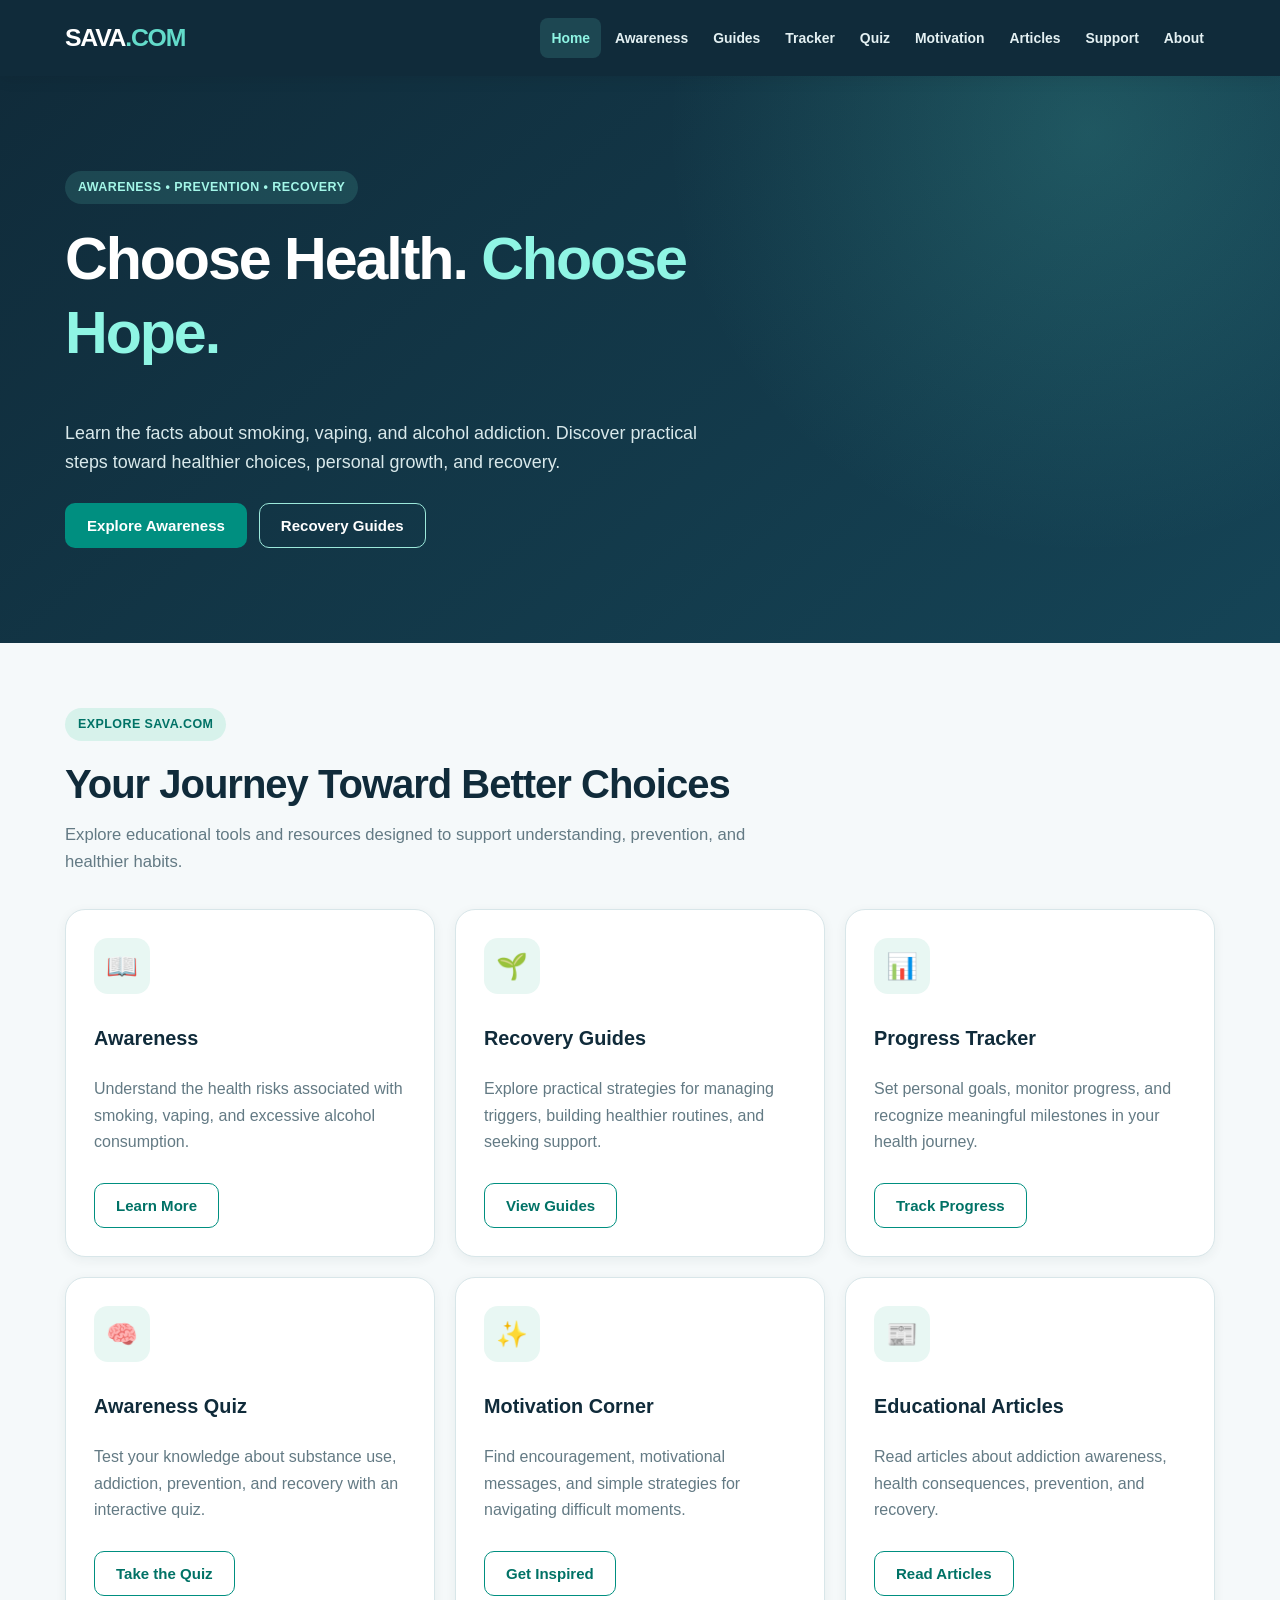
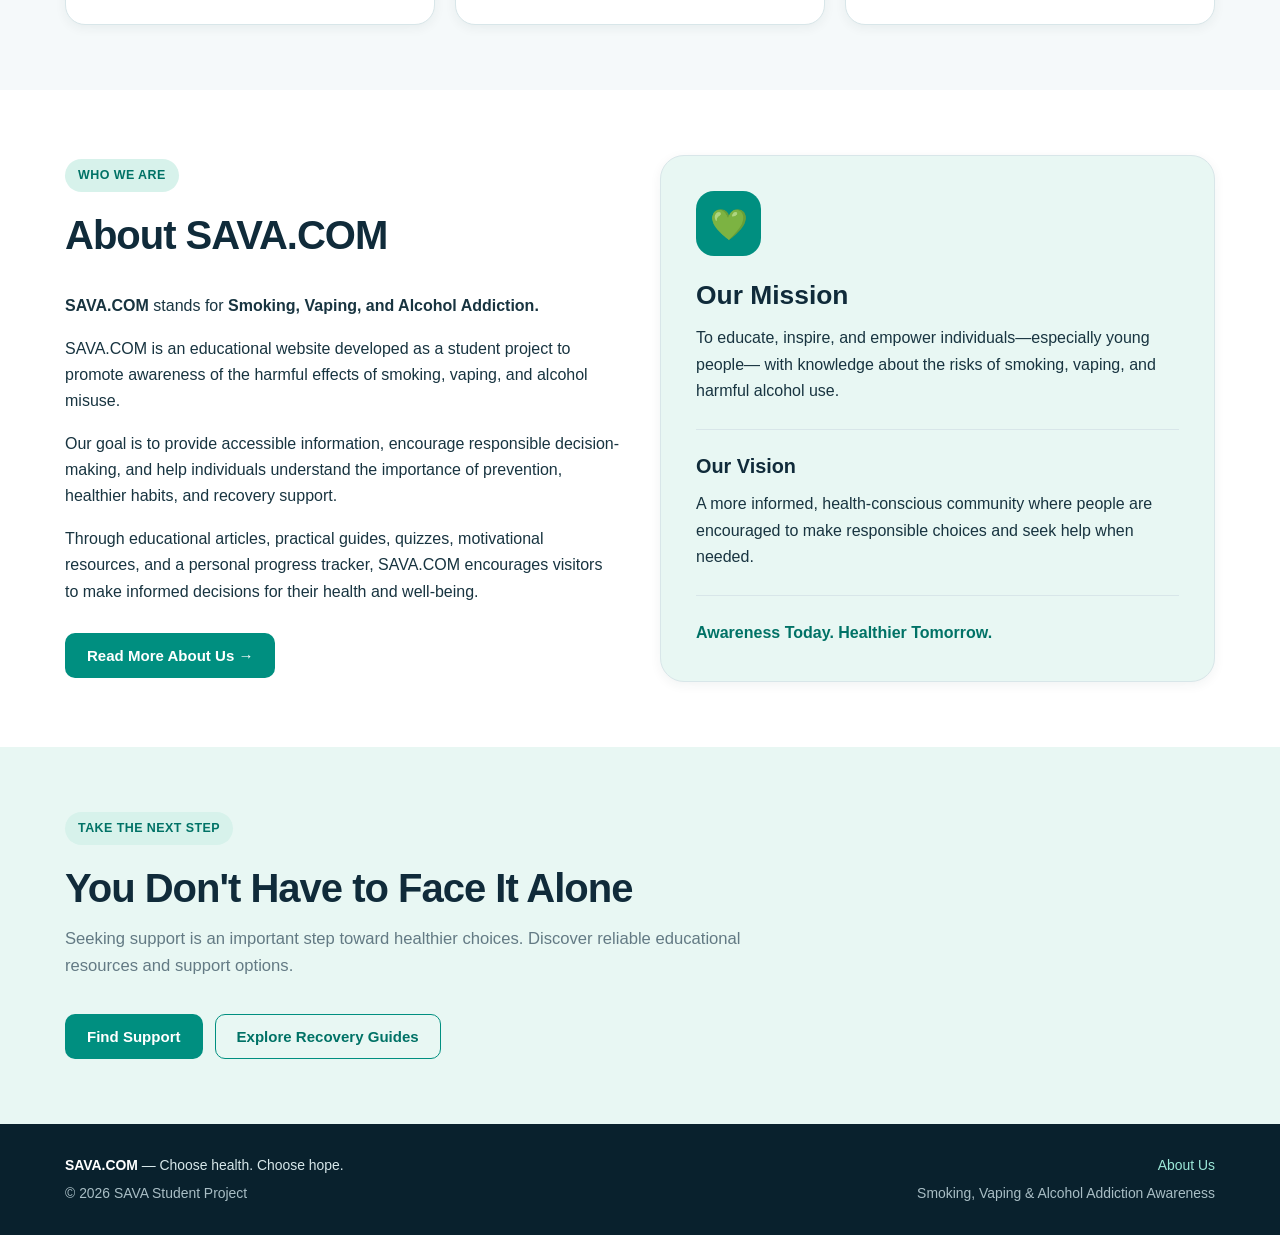
==== index.html @ 7d3a5c1e "Initial SAVA.COM website release" ====
<!DOCTYPE html>
<html lang="en">

<head>
  <meta charset="UTF-8">

  <meta
    name="viewport"
    content="width=device-width, initial-scale=1"
  >

  <meta name="theme-color" content="#102b3a">

  <meta
    name="description"
    content="SAVA.COM is a student educational website promoting awareness about smoking, vaping, and alcohol addiction, prevention, healthy choices, and recovery."
  >

  <title>SAVA.COM | Choose Health. Choose Hope.</title>

  <link rel="stylesheet" href="style.css">

  <script src="script.js" defer></script>
</head>

<body>

  <a class="skip" href="#main">
    Skip to content
  </a>

  <!-- =========================================
       MAIN NAVIGATION
       ========================================= -->

  <header>
    <div class="container navrow">

      <a href="index.html" class="logo">
        SAVA<span>.COM</span>
      </a>

      <button
        type="button"
        class="menu"
        id="menuBtn"
        aria-expanded="false"
        aria-controls="navlinks">
        ☰ Menu
      </button>

      <nav
        class="navlinks"
        id="navlinks"
        aria-label="Main navigation">

        <a href="index.html" aria-current="page">
          Home
        </a>

        <a href="awareness.html">
          Awareness
        </a>

        <a href="guides.html">
          Guides
        </a>

        <a href="tracker.html">
          Tracker
        </a>

        <a href="quiz.html">
          Quiz
        </a>

        <a href="motivation.html">
          Motivation
        </a>

        <a href="articles.html">
          Articles
        </a>

        <a href="support.html">
          Support
        </a>

        <!-- ABOUT REMAINS IN THE NAVIGATION -->
        <a href="about.html">
          About
        </a>

      </nav>

    </div>
  </header>

  <main id="main">

    <!-- =========================================
         HOME HERO
         ========================================= -->

    <section class="hero">

      <div class="container hero-content">

        <span class="tag">
          Awareness • Prevention • Recovery
        </span>

        <h1>
          Choose Health.
          <span class="highlight">
            Choose Hope.
          </span>
        </h1>

        <p>
          Learn the facts about smoking, vaping,
          and alcohol addiction. Discover practical
          steps toward healthier choices, personal
          growth, and recovery.
        </p>

        <div class="hero-actions">

          <a
            href="awareness.html"
            class="btn primary">
            Explore Awareness
          </a>

          <a
            href="guides.html"
            class="btn outline">
            Recovery Guides
          </a>

        </div>

      </div>

    </section>

    <!-- =========================================
         MAIN FEATURES
         ========================================= -->

    <section class="feature-section">

      <div class="container">

        <div class="section-head">

          <span class="tag">
            Explore SAVA.COM
          </span>

          <h2>
            Your Journey Toward Better Choices
          </h2>

          <p>
            Explore educational tools and resources
            designed to support understanding,
            prevention, and healthier habits.
          </p>

        </div>

        <div class="grid">

          <!-- AWARENESS -->

          <article class="card feature-card">

            <div class="card-icon" aria-hidden="true">
              📖
            </div>

            <h3>
              Awareness
            </h3>

            <p class="muted">
              Understand the health risks associated
              with smoking, vaping, and excessive
              alcohol consumption.
            </p>

            <a href="awareness.html"
               class="btn outline">
              Learn More
            </a>

          </article>

          <!-- RECOVERY GUIDES -->

          <article class="card feature-card">

            <div class="card-icon" aria-hidden="true">
              🌱
            </div>

            <h3>
              Recovery Guides
            </h3>

            <p class="muted">
              Explore practical strategies for
              managing triggers, building healthier
              routines, and seeking support.
            </p>

            <a href="guides.html"
               class="btn outline">
              View Guides
            </a>

          </article>

          <!-- TRACKER -->

          <article class="card feature-card">

            <div class="card-icon" aria-hidden="true">
              📊
            </div>

            <h3>
              Progress Tracker
            </h3>

            <p class="muted">
              Set personal goals, monitor progress,
              and recognize meaningful milestones
              in your health journey.
            </p>

            <a href="tracker.html"
               class="btn outline">
              Track Progress
            </a>

          </article>

          <!-- QUIZ -->

          <article class="card feature-card">

            <div class="card-icon" aria-hidden="true">
              🧠
            </div>

            <h3>
              Awareness Quiz
            </h3>

            <p class="muted">
              Test your knowledge about substance
              use, addiction, prevention, and
              recovery with an interactive quiz.
            </p>

            <a href="quiz.html"
               class="btn outline">
              Take the Quiz
            </a>

          </article>

          <!-- MOTIVATION -->

          <article class="card feature-card">

            <div class="card-icon" aria-hidden="true">
              ✨
            </div>

            <h3>
              Motivation Corner
            </h3>

            <p class="muted">
              Find encouragement, motivational
              messages, and simple strategies
              for navigating difficult moments.
            </p>

            <a href="motivation.html"
               class="btn outline">
              Get Inspired
            </a>

          </article>

          <!-- ARTICLES -->

          <article class="card feature-card">

            <div class="card-icon" aria-hidden="true">
              📰
            </div>

            <h3>
              Educational Articles
            </h3>

            <p class="muted">
              Read articles about addiction
              awareness, health consequences,
              prevention, and recovery.
            </p>

            <a href="articles.html"
               class="btn outline">
              Read Articles
            </a>

          </article>

        </div>

      </div>

    </section>

    <!-- =========================================
         NEW: ABOUT SAVA.COM SECTION
         ========================================= -->

    <section
      id="about-home"
      style="background:#ffffff;">

      <div class="container">

        <div
          style="
            display:grid;
            grid-template-columns:repeat(auto-fit,minmax(min(100%,300px),1fr));
            align-items:center;
            gap:40px;
          ">

          <!-- ABOUT CONTENT -->

          <div>

            <span class="tag">
              Who We Are
            </span>

            <h2>
              About SAVA.COM
            </h2>

            <p>
              <strong>SAVA.COM</strong> stands for
              <strong>
                Smoking, Vaping, and Alcohol Addiction.
              </strong>
            </p>

            <p>
              SAVA.COM is an educational website
              developed as a student project to
              promote awareness of the harmful
              effects of smoking, vaping, and
              alcohol misuse.
            </p>

            <p>
              Our goal is to provide accessible
              information, encourage responsible
              decision-making, and help individuals
              understand the importance of prevention,
              healthier habits, and recovery support.
            </p>

            <p>
              Through educational articles, practical
              guides, quizzes, motivational resources,
              and a personal progress tracker,
              SAVA.COM encourages visitors to
              make informed decisions for their
              health and well-being.
            </p>

            <a
              href="about.html"
              class="btn primary"
              style="margin-top:12px;">
              Read More About Us →
            </a>

          </div>

          <!-- ABOUT HIGHLIGHT CARD -->

          <div
            class="card"
            style="
              background:var(--mint);
              padding:35px;
              border-radius:24px;
            ">

            <div
              style="
                width:65px;
                height:65px;
                display:flex;
                align-items:center;
                justify-content:center;
                background:var(--teal);
                color:white;
                border-radius:18px;
                font-size:1.9rem;
                margin-bottom:23px;
              "
              aria-hidden="true">
              💚
            </div>

            <h3 style="font-size:1.65rem;">
              Our Mission
            </h3>

            <p>
              To educate, inspire, and empower
              individuals—especially young people—
              with knowledge about the risks of
              smoking, vaping, and harmful alcohol use.
            </p>

            <hr>

            <h3>
              Our Vision
            </h3>

            <p>
              A more informed, health-conscious
              community where people are encouraged
              to make responsible choices and
              seek help when needed.
            </p>

            <hr>

            <p
              style="
                color:var(--teal-dark);
                font-weight:750;
                margin-bottom:0;
              ">
              Awareness Today. Healthier Tomorrow.
            </p>

          </div>

        </div>

      </div>

    </section>

    <!-- =========================================
         PREVENTION AND SUPPORT
         ========================================= -->

    <section style="background:var(--mint);">

      <div class="container">

        <div class="section-head">

          <span class="tag">
            Take the Next Step
          </span>

          <h2>
            You Don't Have to Face It Alone
          </h2>

          <p>
            Seeking support is an important
            step toward healthier choices.
            Discover reliable educational
            resources and support options.
          </p>

        </div>

        <div class="actions">

          <a
            href="support.html"
            class="btn primary">
            Find Support
          </a>

          <a
            href="guides.html"
            class="btn outline">
            Explore Recovery Guides
          </a>

        </div>

      </div>

    </section>

  </main>

  <!-- =========================================
       FOOTER
       ========================================= -->

  <footer>

    <div class="container footerrow">

      <div>

        <strong>SAVA.COM</strong>
        — Choose health. Choose hope.

        <div>
          © <span id="year"></span>
          SAVA Student Project
        </div>

      </div>

      <div>

        <a href="about.html">
          About Us
        </a>

        <div>
          Smoking, Vaping &amp; Alcohol
          Addiction Awareness
        </div>

      </div>

    </div>

  </footer>

</body>
</html>
---- style.css ----
/* ===================================================
   SAVA.COM — COMPLETE SHARED STYLESHEET
   Navy & Teal Design System
   Public Pages + Admin Dashboard
   =================================================== */

/* ===== COLORS AND DESIGN TOKENS ===== */

:root {
  --navy: #102b3a;
  --navy-dark: #09212d;
  --navy-light: #1d4556;
  --teal: #008f80;
  --teal-dark: #007266;
  --teal-light: #d7f2eb;
  --mint: #e8f7f3;
  --white: #ffffff;
  --background: #f5f9fa;
  --surface: #ffffff;
  --text: #183440;
  --muted: #637a84;
  --border: #d8e6e9;
  --success: #16845c;
  --danger: #c83f4b;
  --warning: #a46a15;
  --shadow-sm: 0 3px 12px rgba(16,43,58,.06);
  --shadow-md: 0 12px 35px rgba(16,43,58,.09);
  --shadow-lg: 0 20px 55px rgba(16,43,58,.13);
  --radius-sm: 9px;
  --radius-md: 14px;
  --radius-lg: 20px;
  --radius-xl: 26px;
  --container: 1150px;
  --transition: 180ms ease;
}

/* ===== GLOBAL ===== */

*,
*::before,
*::after {
  box-sizing: border-box;
}

html {
  scroll-behavior: smooth;
  scroll-padding-top: 95px;
}

body {
  margin: 0;
  min-height: 100vh;
  display: flex;
  flex-direction: column;
  font-family: "Segoe UI", Inter, Arial, sans-serif;
  font-size: 16px;
  line-height: 1.65;
  color: var(--text);
  background: var(--background);
  -webkit-font-smoothing: antialiased;
}

main { flex: 1; }

img, video, svg { max-width: 100%; }
img { display: block; height: auto; }

button, input, textarea, select {
  font: inherit;
}

button { cursor: pointer; }

a {
  color: var(--teal-dark);
  text-decoration: none;
  transition: color var(--transition),
              background var(--transition);
}

a:hover { color: var(--navy); }

a:focus-visible,
button:focus-visible,
input:focus-visible,
textarea:focus-visible,
select:focus-visible {
  outline: 3px solid rgba(0,143,128,.4);
  outline-offset: 3px;
}

h1,h2,h3,h4,h5,h6 {
  color: var(--navy);
  line-height: 1.25;
  margin-top: 0;
}

h1 {
  font-size: clamp(2.1rem,5vw,3.7rem);
  letter-spacing: -.035em;
}

h2 {
  font-size: clamp(1.7rem,3.5vw,2.5rem);
  letter-spacing: -.025em;
}

h3 { font-size: 1.24rem; }

p {
  margin-top: 0;
  margin-bottom: 1rem;
}

ul,ol { padding-left: 1.5rem; }
li { margin-bottom: .45rem; }

hr {
  border: 0;
  border-top: 1px solid var(--border);
  margin: 24px 0;
}

.hidden { display: none !important; }
.muted { color: var(--muted); }
.tiny { font-size: .83rem; }
.small { font-size: .88rem; }

.container {
  width: min(var(--container),calc(100% - 40px));
  margin-inline: auto;
}

section { padding: 65px 0; }

.skip {
  position: absolute;
  top: -100px;
  left: 12px;
  z-index: 2000;
  padding: 12px 18px;
  background: var(--white);
  color: var(--navy);
  border-radius: var(--radius-sm);
}

.skip:focus { top: 12px; }

/* ===== PUBLIC NAVIGATION ===== */

header {
  position: sticky;
  top: 0;
  z-index: 100;
  background: var(--navy);
  box-shadow: 0 3px 15px rgba(0,0,0,.08);
}

.navrow {
  min-height: 76px;
  display: flex;
  align-items: center;
  justify-content: space-between;
  gap: 20px;
}

.logo,.brand {
  display: inline-flex;
  align-items: center;
  white-space: nowrap;
  font-size: 1.55rem;
  font-weight: 850;
  letter-spacing: -.05em;
  color: var(--white);
}

.logo span,.brand span { color: #63dbca; }
.logo:hover,.brand:hover { color: var(--white); }

.navlinks {
  display: flex;
  align-items: center;
  justify-content: flex-end;
  flex-wrap: wrap;
  gap: 3px;
}

.navlinks a {
  display: inline-flex;
  align-items: center;
  justify-content: center;
  padding: 9px 11px;
  border-radius: 8px;
  color: #e3f0f2;
  font-size: .87rem;
  font-weight: 600;
  white-space: nowrap;
}

.navlinks a:hover,
.navlinks a[aria-current="page"],
.navlinks a.active {
  background: rgba(99,219,202,.16);
  color: #8ff5e4;
}

.menu {
  display: none;
  background: transparent;
  border: 1px solid rgba(255,255,255,.35);
  border-radius: 9px;
  padding: 9px 15px;
  color: var(--white);
  font-weight: 600;
}

/* ===== BUTTONS ===== */

.btn {
  display: inline-flex;
  align-items: center;
  justify-content: center;
  gap: 8px;
  min-height: 45px;
  padding: 11px 21px;
  border: 1px solid transparent;
  border-radius: 10px;
  font-weight: 700;
  font-size: .94rem;
  line-height: 1.4;
  text-align: center;
  text-decoration: none;
  transition:
    background var(--transition),
    color var(--transition),
    border-color var(--transition),
    transform var(--transition);
}

.btn:hover { transform: translateY(-1px); }

.btn.primary,.btn-primary {
  background: var(--teal);
  color: var(--white);
}

.btn.primary:hover,.btn-primary:hover {
  background: var(--teal-dark);
  color: var(--white);
}

.btn.outline,.btn-outline {
  background: transparent;
  color: var(--teal-dark);
  border-color: var(--teal);
}

.btn.outline:hover,.btn-outline:hover {
  background: var(--mint);
  color: var(--teal-dark);
}

.btn.secondary {
  background: var(--navy);
  color: var(--white);
}

.btn.secondary:hover {
  background: var(--navy-light);
  color: var(--white);
}

.btn.small {
  min-height: 38px;
  padding: 8px 14px;
  font-size: .85rem;
}

.btn:disabled,button:disabled {
  opacity: .55;
  cursor: not-allowed;
  transform: none;
}

.actions,.button-row {
  display: flex;
  flex-wrap: wrap;
  align-items: center;
  gap: 12px;
}

.danger-button {
  background: #fff2f2;
  color: var(--danger);
  border: 1px solid #eec9cd;
  border-radius: 9px;
  padding: 9px 14px;
  font-weight: 700;
}

/* ===== CARDS AND SECTIONS ===== */

.card {
  background: var(--surface);
  border: 1px solid var(--border);
  border-radius: var(--radius-lg);
  padding: 28px;
  box-shadow: var(--shadow-sm);
}

.card h2,.card h3 { margin-bottom: 13px; }
.card p:last-child { margin-bottom: 0; }

.grid,.cards,.card-grid {
  display: grid;
  grid-template-columns: repeat(3,minmax(0,1fr));
  gap: 20px;
}

.grid.two,.cards.two {
  grid-template-columns: repeat(2,minmax(0,1fr));
}

.card-icon {
  width: 56px;
  height: 56px;
  display: flex;
  align-items: center;
  justify-content: center;
  background: var(--mint);
  color: var(--teal);
  border-radius: var(--radius-md);
  font-size: 1.6rem;
  margin-bottom: 20px;
}

.tag,.eyebrow {
  display: inline-flex;
  align-items: center;
  padding: 6px 13px;
  margin-bottom: 18px;
  background: var(--teal-light);
  color: var(--teal-dark);
  border-radius: 50px;
  font-size: .78rem;
  font-weight: 800;
  letter-spacing: .035em;
  text-transform: uppercase;
}

.section-head {
  max-width: 730px;
  margin-bottom: 34px;
}

.section-head h2 { margin-bottom: 12px; }
.section-head p {
  color: var(--muted);
  font-size: 1.04rem;
}

/* ===== HOME PAGE ===== */

.hero {
  position: relative;
  overflow: hidden;
  background:
    radial-gradient(circle at 85% 10%,
      rgba(82,205,188,.2),transparent 35%),
    linear-gradient(140deg,var(--navy),#154456);
  color: var(--white);
  padding: 95px 0;
}

.hero h1 {
  max-width: 760px;
  color: var(--white);
}

.hero p {
  max-width: 660px;
  color: #d9e9eb;
  font-size: 1.12rem;
}

.hero .tag {
  background: rgba(99,219,202,.15);
  color: #a3f6e8;
}

.hero .btn.outline {
  border-color: #9ce9db;
  color: var(--white);
}

.hero .btn.outline:hover {
  background: rgba(255,255,255,.12);
}

.hero-content { position: relative; z-index: 1; }

.hero-actions {
  display: flex;
  flex-wrap: wrap;
  gap: 12px;
  margin-top: 25px;
}

.highlight { color: #8ff5e4; }

.feature-section { background: var(--background); }

.feature-card {
  display: flex;
  flex-direction: column;
  gap: 12px;
}

.feature-card .btn {
  align-self: flex-start;
  margin-top: auto;
}

/* ===== PAGE HEADERS ===== */

.page-hero,.page-header {
  padding: 70px 0;
  background: linear-gradient(145deg,var(--navy),#174959);
  color: var(--white);
}

.page-hero h1,.page-header h1 { color: var(--white); }

.page-hero p,.page-header p {
  max-width: 750px;
  color: #dae8ec;
  font-size: 1.07rem;
}

/* ===== AWARENESS ===== */

.awareness-grid,.health-steps {
  display: grid;
  grid-template-columns: repeat(3,minmax(0,1fr));
  gap: 20px;
}

.awareness-card { height: 100%; }
.awareness-card h3 { margin-bottom: 12px; }

.health-step {
  background: var(--white);
  border: 1px solid var(--border);
  border-radius: var(--radius-md);
  padding: 24px;
}

.step-number {
  width: 42px;
  height: 42px;
  display: flex;
  align-items: center;
  justify-content: center;
  background: var(--teal);
  color: var(--white);
  border-radius: 50%;
  font-weight: 800;
  margin-bottom: 15px;
}

/* ===== RECOVERY GUIDES ===== */

.guide-tabs,.tabs {
  display: flex;
  flex-wrap: wrap;
  gap: 10px;
  margin-bottom: 24px;
}

.guide-tabs button,
.tabs button,
[data-guide] {
  background: var(--white);
  color: var(--navy);
  border: 1px solid var(--border);
  border-radius: 12px;
  padding: 11px 19px;
  font-weight: 700;
}

.guide-tabs button[aria-selected="true"],
.tabs button[aria-selected="true"],
[data-guide][aria-selected="true"] {
  background: var(--teal);
  border-color: var(--teal);
  color: var(--white);
}

#guide-panel,.guide-panel {
  padding: 30px;
  border: 1px solid var(--border);
  border-radius: var(--radius-lg);
  background: var(--white);
  box-shadow: var(--shadow-sm);
}

#guide-panel ol { margin: 20px 0; }
#guide-panel li { padding-left: 5px; margin-bottom: 13px; }

.notice {
  background: #fff7e8;
  color: #785014;
  border-left: 4px solid #d5a043;
  border-radius: 8px;
  padding: 16px 19px;
  margin-top: 23px;
}

/* ===== FORMS ===== */

label {
  display: block;
  margin-bottom: 8px;
  font-weight: 650;
  color: var(--navy);
}

input[type="text"],
input[type="email"],
input[type="password"],
input[type="search"],
input[type="number"],
input[type="date"],
select,
textarea {
  width: 100%;
  display: block;
  padding: 12px 14px;
  background: var(--white);
  color: var(--text);
  border: 1px solid #cbdde0;
  border-radius: 10px;
  outline: none;
  transition:
    border-color var(--transition),
    box-shadow var(--transition);
}

input:focus,select:focus,textarea:focus {
  border-color: var(--teal);
  box-shadow: 0 0 0 3px rgba(0,143,128,.11);
}

input::placeholder,textarea::placeholder {
  color: #8398a1;
}

textarea {
  resize: vertical;
  min-height: 110px;
}

input[type="checkbox"],
input[type="radio"] {
  accent-color: var(--teal);
}

input[type="file"] {
  width: 100%;
  max-width: 100%;
  padding: 12px;
  border: 1px dashed #b9d5d8;
  border-radius: 10px;
  background: var(--background);
}

input[type="file"]::file-selector-button {
  padding: 9px 14px;
  margin-right: 12px;
  background: var(--teal);
  color: var(--white);
  border: 0;
  border-radius: 8px;
  font-weight: 700;
  cursor: pointer;
}

form label + input,
form label + select,
form label + textarea {
  margin-bottom: 19px;
}

.status {
  margin-top: 14px;
  color: var(--teal-dark);
  font-size: .92rem;
  overflow-wrap: anywhere;
}

.form-grid {
  display: grid;
  grid-template-columns: repeat(2,minmax(0,1fr));
  gap: 18px;
}

/* ===== TRACKER ===== */

.tracker-layout {
  display: grid;
  grid-template-columns: 1fr 1fr;
  gap: 25px;
}

.tracker-card,.tracker-result {
  padding: 28px;
  border: 1px solid var(--border);
  border-radius: var(--radius-lg);
  background: var(--white);
}

#daysCount {
  font-size: clamp(3rem,7vw,4.7rem);
  font-weight: 850;
  color: var(--teal);
  line-height: 1.2;
}

#habitLabel { color: var(--navy); font-weight: 700; }

#progressBar {
  height: 16px;
  overflow: hidden;
  background: #e0ebed;
  border-radius: 50px;
  margin: 20px 0 10px;
}

#progressFill {
  width: 0;
  height: 100%;
  background: linear-gradient(90deg,var(--teal),#47c7ac);
  border-radius: inherit;
  transition: width 350ms ease;
}

#progressText { color: var(--muted); font-size: .92rem; }

#milestones {
  display: flex;
  flex-wrap: wrap;
  gap: 9px;
  margin-top: 24px;
}

.milestone {
  padding: 7px 12px;
  background: #eef3f5;
  color: var(--muted);
  border: 1px solid var(--border);
  border-radius: 50px;
  font-size: .83rem;
  font-weight: 700;
}

.milestone.earned {
  background: var(--mint);
  border-color: #b9dfd5;
  color: var(--success);
}

/* ===== QUIZ ===== */

.quiz-wrap { max-width: 850px; margin: 0 auto; }

.quiz-question {
  margin: 0 0 20px;
  padding: 24px;
  background: var(--white);
  border: 1px solid var(--border);
  border-radius: var(--radius-md);
}

.quiz-question legend {
  padding: 0 8px;
  font-size: 1.04rem;
  font-weight: 750;
  color: var(--navy);
}

.quiz-question label {
  display: flex;
  align-items: flex-start;
  gap: 11px;
  margin-top: 11px;
  margin-bottom: 0;
  padding: 12px 15px;
  border: 1px solid var(--border);
  border-radius: 10px;
  background: var(--background);
  font-weight: 500;
  cursor: pointer;
}

.quiz-question label:hover { background: var(--mint); }
.quiz-question input[type="radio"] { margin-top: 6px; }

#quizResult { margin-top: 25px; }

#quizResult:not(:empty) {
  padding: 25px;
  background: var(--mint);
  border: 1px solid #b9e2d8;
  border-radius: var(--radius-lg);
}

#quizResult h3 { color: var(--teal-dark); }

#quizResult p {
  padding-bottom: 12px;
  border-bottom: 1px solid #cfebe4;
}

#quizResult p:last-child { border-bottom: 0; }

/* ===== MOTIVATION ===== */

.motivation-card,.quote-card {
  max-width: 850px;
  margin: 0 auto;
  padding: 40px;
  border-radius: var(--radius-xl);
  background: linear-gradient(145deg,var(--navy),#1b5360);
  color: var(--white);
  text-align: center;
}

.motivation-card h2,.quote-card h2 {
  color: var(--white);
}

#quoteText {
  font-size: clamp(1.3rem,3vw,2rem);
  line-height: 1.5;
  color: var(--white);
  font-weight: 600;
  margin: 25px auto;
}

#nextQuote {
  background: var(--white);
  color: var(--navy);
  border: 0;
  border-radius: 10px;
  padding: 12px 20px;
  font-weight: 700;
}

.breathing-card {
  max-width: 850px;
  padding: 30px;
  margin: 25px auto 0;
  border: 1px solid var(--border);
  border-radius: var(--radius-lg);
  background: var(--white);
}

.breathing-circle {
  width: 170px;
  height: 170px;
  display: flex;
  align-items: center;
  justify-content: center;
  margin: 20px auto;
  border-radius: 50%;
  background: var(--mint);
  border: 8px solid #c8eee4;
  color: var(--teal-dark);
  font-weight: 750;
}

/* ===== SUPPORT AND ABOUT ===== */

.support-grid,.member-list {
  display: grid;
  grid-template-columns: repeat(2,minmax(0,1fr));
  gap: 20px;
}

.support-card,.member {
  background: var(--white);
  border: 1px solid var(--border);
  border-radius: var(--radius-lg);
  padding: 24px;
}

.about-content { max-width: 850px; margin: 0 auto; }

/* ===== PUBLIC ARTICLES ===== */

.article-hero {
  padding: 85px 0 80px;
  background: linear-gradient(135deg,var(--navy),#175363);
  color: var(--white);
}

.article-hero h1 { color: var(--white); }

.article-hero p {
  max-width: 720px;
  font-size: 1.11rem;
  color: #dfedef;
}

.article-hero .tag {
  background: rgba(127,238,218,.16);
  color: #9ef6e8;
}

#articleDirectory { min-height: 420px; }

#articleSearch {
  max-width: 570px;
  padding: 14px 18px;
  margin-bottom: 13px;
}

#articleStatus { margin-bottom: 28px; }

.article-grid {
  display: grid;
  grid-template-columns: repeat(3,minmax(0,1fr));
  gap: 24px;
}

.article-tile {
  display: flex;
  flex-direction: column;
  min-width: 0;
  overflow: hidden;
  background: var(--white);
  border: 1px solid var(--border);
  border-radius: var(--radius-lg);
  box-shadow: var(--shadow-sm);
  transition: transform var(--transition),
              box-shadow var(--transition);
}

.article-tile:hover {
  transform: translateY(-4px);
  box-shadow: var(--shadow-md);
}

.article-tile > img {
  width: 100%;
  height: 205px;
  object-fit: cover;
  background: var(--mint);
}

.article-tile-content {
  display: flex;
  flex-direction: column;
  align-items: flex-start;
  flex: 1;
  gap: 10px;
  padding: 24px;
}

.article-date {
  font-size: .79rem;
  font-weight: 700;
  color: var(--teal-dark);
}

.article-tile h3 {
  font-size: 1.24rem;
  margin: 0;
  overflow-wrap: anywhere;
}

.article-tile p {
  flex: 1;
  margin: 0 0 10px;
  color: var(--muted);
  font-size: .92rem;
  overflow-wrap: anywhere;
}

.article-tile .btn { margin-top: auto; }

.article-tile .article-author {
  flex: none;
  font-weight: 700;
  color: var(--teal-dark);
}

.article-detail {
  min-height: 550px;
  padding: 35px 0 85px;
}

.article-detail > .container { max-width: 950px; }
#backArticles { margin-bottom: 35px; }

.article-body {
  padding: 45px;
  background: var(--white);
  border: 1px solid var(--border);
  border-radius: var(--radius-xl);
  box-shadow: var(--shadow-sm);
}

.article-body h1 {
  margin: 14px 0 28px;
  font-size: clamp(2rem,4vw,3.1rem);
  overflow-wrap: anywhere;
}

.article-body > img {
  width: 100%;
  max-height: 510px;
  object-fit: cover;
  margin: 0 0 35px;
  border-radius: var(--radius-lg);
}

.article-prose {
  font-size: 1.045rem;
  line-height: 1.95;
  white-space: pre-wrap;
  overflow-wrap: anywhere;
}

.article-author {
  font-weight: 700;
  color: var(--teal-dark);
}

/* ===== PUBLIC COMMENTS ===== */

.article-comments { margin-top: 40px; }

.article-comments > .muted {
  max-width: 730px;
  margin-bottom: 25px;
}

#commentsList {
  display: flex;
  flex-direction: column;
  gap: 14px;
  margin-bottom: 30px;
}

.comment-item {
  padding: 22px 25px;
  background: var(--white);
  border: 1px solid var(--border);
  border-radius: var(--radius-md);
}

.comment-item strong { display: block; color: var(--navy); }

.comment-item time {
  display: block;
  margin: 4px 0 12px;
  font-size: .8rem;
  color: var(--muted);
}

.comment-item p {
  margin: 0;
  white-space: pre-wrap;
  overflow-wrap: anywhere;
}

#commentForm {
  max-width: 750px;
  margin-top: 28px;
  padding: 30px;
}

#commentForm textarea { min-height: 145px; }
#commentForm .btn { margin-top: 12px; }

/* ===== PUBLIC FOOTER ===== */

footer {
  background: var(--navy-dark);
  color: #d7e7ea;
  padding: 30px 0;
  margin-top: auto;
  font-size: .87rem;
}

footer strong { color: var(--white); }
footer a { color: #9ce9d9; }
footer a:hover { color: var(--white); }

.footerrow {
  display: flex;
  justify-content: space-between;
  align-items: flex-start;
  gap: 22px;
}

.footerrow > div:last-child { text-align: right; }

.footerrow > div > div {
  margin-top: 5px;
  color: #a9bec5;
}

/* ===================================================
   NEW SAVA ADMIN DASHBOARD
   =================================================== */

/* ===== ADMIN PAGE BASE ===== */

.admin-page {
  background: #f3f6f8;
  min-height: 100vh;
}

.admin-page section {
  scroll-margin-top: 18px;
}

.admin-page #adminDashboard {
  padding: 0;
}

.admin-page .admin-app {
  display: flex;
  align-items: stretch;
  flex: 1;
  width: 100%;
  min-height: 100vh;
  background: #f3f6f8;
}

/* ===== LOGIN PAGE ===== */

.admin-page .admin-login {
  display: flex;
  align-items: center;
  justify-content: center;
  min-height: 100vh;
  padding: 50px 0;
  background:
    radial-gradient(circle at 10% 15%,
      rgba(0,143,128,.13),transparent 40%),
    radial-gradient(circle at 90% 90%,
      rgba(16,43,58,.07),transparent 45%),
    #f3f6f8;
}

.admin-login-card {
  width: 100%;
  max-width: 465px;
  margin: auto;
  padding: 40px;
  border-radius: 24px;
  box-shadow: var(--shadow-lg);
}

.admin-login-brand {
  display: flex;
  align-items: center;
  gap: 12px;
  margin-bottom: 36px;
}

.admin-login-brand strong {
  display: block;
  color: var(--navy);
  font-size: 1.18rem;
  letter-spacing: -.04em;
}

.admin-login-brand span {
  display: block;
  font-size: .8rem;
  color: var(--muted);
}

.admin-brand-mark {
  width: 43px;
  height: 43px;
  display: flex;
  align-items: center;
  justify-content: center;
  flex-shrink: 0;
  border-radius: 13px;
  background: var(--teal);
  color: var(--white);
  font-size: 1.35rem;
  font-weight: 900;
}

.admin-login-card h1 {
  font-size: 2rem;
  margin-bottom: 12px;
}

.admin-login-card > p.muted {
  margin-bottom: 29px;
}

#adminLoginForm label { margin-bottom: 8px; }

#adminLoginForm input {
  margin-bottom: 20px;
  min-height: 47px;
}

.admin-submit {
  width: 100%;
  margin-top: 5px;
}

#loginStatus { margin-top: 18px; }

.admin-login-bottom {
  display: flex;
  flex-wrap: wrap;
  justify-content: space-between;
  gap: 12px;
  margin-top: 29px;
  padding-top: 20px;
  border-top: 1px solid var(--border);
  font-size: .8rem;
}

.admin-login-bottom span { color: var(--muted); }

/* ===== SIDEBAR ===== */

.admin-sidebar {
  position: sticky;
  top: 0;
  align-self: flex-start;
  display: flex;
  flex-direction: column;
  width: 255px;
  height: 100vh;
  flex-shrink: 0;
  background: var(--navy);
  color: #e6f3f3;
  padding: 26px 16px 20px;
  overflow-y: auto;
}

.admin-sidebar-brand {
  display: flex;
  align-items: center;
  gap: 11px;
  padding: 0 8px 25px;
  margin-bottom: 15px;
  border-bottom: 1px solid rgba(255,255,255,.12);
}

.admin-sidebar-brand strong {
  display: block;
  color: var(--white);
  font-size: 1.14rem;
  letter-spacing: -.045em;
}

.admin-sidebar-brand span {
  display: block;
  color: #b6d1d5;
  font-size: .74rem;
}

.admin-sidebar-label {
  margin: 18px 13px 9px;
  color: #91adb7;
  font-size: .67rem;
  font-weight: 800;
  letter-spacing: .1em;
}

.admin-side-nav {
  display: flex;
  flex-direction: column;
  gap: 4px;
}

.admin-nav-link {
  display: flex;
  align-items: center;
  gap: 12px;
  min-height: 44px;
  padding: 11px 14px;
  border-radius: 10px;
  color: #d2e3e7;
  font-size: .87rem;
  font-weight: 650;
  transition: background .2s ease,color .2s ease;
}

.admin-nav-link:hover,
.admin-nav-link:focus-visible {
  background: rgba(118,219,205,.15);
  color: var(--white);
}

.admin-nav-link:first-child {
  background: rgba(0,143,128,.22);
  color: #a6f6e7;
}

.admin-nav-icon {
  width: 22px;
  text-align: center;
  font-size: 1.25rem;
  font-weight: 800;
  line-height: 1;
  color: #8fddd1;
}

.admin-sidebar-bottom {
  margin-top: auto;
  padding-top: 30px;
}

.admin-sidebar-info {
  display: flex;
  align-items: center;
  gap: 10px;
  padding: 16px 10px;
  border-top: 1px solid rgba(255,255,255,.12);
}

.admin-sidebar-info strong {
  display: block;
  color: var(--white);
  font-size: .79rem;
}

.admin-sidebar-info span {
  display: block;
  color: #abc6cc;
  font-size: .7rem;
}

.admin-status-dot {
  width: 9px;
  height: 9px;
  flex-shrink: 0;
  border-radius: 50%;
  background: #69dec5;
}

.admin-sidebar-logout {
  display: flex;
  align-items: center;
  gap: 12px;
  width: 100%;
  padding: 12px 14px;
  margin-top: 7px;
  border: 1px solid rgba(255,255,255,.12);
  border-radius: 10px;
  background: rgba(255,255,255,.06);
  color: var(--white);
  font-size: .9rem;
  font-weight: 700;
  text-align: left;
}

.admin-sidebar-logout:hover {
  background: rgba(255,255,255,.13);
}

.admin-sidebar-logout span {
  font-size: 1.3rem;
}

/* ===== MAIN AREA ===== */

.admin-main {
  min-width: 0;
  width: 100%;
  flex: 1;
  background: #f3f6f8;
}

.admin-topbar {
  position: sticky;
  top: 0;
  z-index: 50;
  display: flex;
  align-items: center;
  justify-content: space-between;
  gap: 20px;
  min-height: 80px;
  padding: 13px 34px;
  background: var(--white);
  border-bottom: 1px solid var(--border);
}

.admin-topbar-caption {
  display: block;
  margin-bottom: 2px;
  color: var(--muted);
  font-size: .73rem;
}

.admin-topbar strong {
  color: var(--navy);
  font-size: .92rem;
}

.admin-topbar-actions {
  display: flex;
  align-items: center;
  gap: 15px;
}

.admin-topbar-actions .btn {
  min-height: 37px;
  padding: 8px 14px;
  font-size: .8rem;
}

.admin-avatar {
  width: 39px;
  height: 39px;
  display: flex;
  align-items: center;
  justify-content: center;
  border-radius: 50%;
  background: var(--teal-light);
  color: var(--teal-dark);
  font-weight: 850;
}

.admin-content {
  width: 100%;
  max-width: 1550px;
  margin: 0 auto;
  padding: 0 34px;
}

.admin-page .admin-section {
  padding: 43px 0 63px;
  border-bottom: 1px solid #dce6e8;
  scroll-margin-top: 90px;
}

.admin-page .admin-section:last-of-type {
  border-bottom: 0;
}

/* ===== HEADINGS ===== */

.admin-page-heading {
  display: flex;
  align-items: center;
  justify-content: space-between;
  flex-wrap: wrap;
  gap: 20px;
  margin-bottom: 29px;
}

.admin-overline {
  display: block;
  margin-bottom: 9px;
  color: var(--teal-dark);
  font-size: .71rem;
  font-weight: 850;
  letter-spacing: .105em;
}

.admin-page-heading h1,
.admin-page-heading h2 {
  margin: 0 0 8px;
  font-size: clamp(1.8rem,3vw,2.4rem);
  letter-spacing: -.035em;
}

.admin-page-heading p {
  max-width: 680px;
  margin-bottom: 0;
  color: var(--muted);
  font-size: .93rem;
}

/* ===== OVERVIEW CARDS ===== */

.admin-overview-grid {
  display: grid;
  grid-template-columns: repeat(4,minmax(0,1fr));
  gap: 16px;
}

.admin-overview-card {
  min-width: 0;
  display: flex;
  flex-direction: column;
  align-items: flex-start;
  gap: 9px;
  padding: 23px;
  background: var(--white);
  border: 1px solid var(--border);
  border-radius: 16px;
  box-shadow: var(--shadow-sm);
  color: var(--text);
  transition:
    transform var(--transition),
    border-color var(--transition),
    box-shadow var(--transition);
}

.admin-overview-card:hover {
  transform: translateY(-3px);
  border-color: #a4d8d0;
  box-shadow: var(--shadow-md);
}

.admin-overview-icon {
  width: 45px;
  height: 45px;
  display: flex;
  align-items: center;
  justify-content: center;
  margin-bottom: 7px;
  background: var(--mint);
  color: var(--teal-dark);
  border-radius: 12px;
  font-size: 1.45rem;
  font-weight: 800;
}

.admin-overview-card > span {
  color: var(--muted);
  font-size: .68rem;
  font-weight: 850;
  letter-spacing: .08em;
}

.admin-overview-card h3 {
  margin: 0;
  font-size: 1.08rem;
}

.admin-overview-card p {
  flex: 1;
  margin: 0;
  color: var(--muted);
  font-size: .84rem;
}

.admin-overview-card > strong {
  margin-top: 10px;
  color: var(--teal-dark);
  font-size: .81rem;
}

/* ===== WELCOME PANEL ===== */

.admin-welcome-panel {
  position: relative;
  display: flex;
  align-items: center;
  justify-content: space-between;
  gap: 30px;
  overflow: hidden;
  padding: 34px;
  margin-top: 25px;
  background: linear-gradient(115deg,var(--navy),#195565);
  color: var(--white);
  border-radius: 18px;
}

.admin-welcome-panel > div:first-child {
  position: relative;
  z-index: 1;
  max-width: 700px;
}

.admin-welcome-panel .admin-overline {
  color: #93efde;
}

.admin-welcome-panel h2 {
  margin-bottom: 12px;
  color: var(--white);
  font-size: clamp(1.45rem,3vw,2rem);
}

.admin-welcome-panel p {
  max-width: 560px;
  margin-bottom: 20px;
  color: #d3e8e9;
  font-size: .91rem;
}

.admin-welcome-actions {
  display: flex;
  flex-wrap: wrap;
  gap: 10px;
}

.admin-welcome-panel .btn.outline {
  color: var(--white);
  border-color: #88d9ce;
}

.admin-welcome-panel .btn.outline:hover {
  background: rgba(255,255,255,.1);
}

.admin-welcome-symbol {
  width: 150px;
  height: 150px;
  flex-shrink: 0;
  display: flex;
  align-items: center;
  justify-content: center;
  border: 3px solid rgba(255,255,255,.17);
  border-radius: 35px;
  color: #b8f5e9;
  font-size: 6rem;
  font-weight: 900;
  transform: rotate(-10deg);
}

/* ===== QUICK LINKS ===== */

.admin-block-heading { margin-top: 36px; }
.admin-block-heading h2 { font-size: 1.25rem; margin: 0 0 5px; }
.admin-block-heading p { color: var(--muted); font-size: .87rem; }

.admin-quick-links {
  display: grid;
  grid-template-columns: repeat(3,minmax(0,1fr));
  gap: 14px;
  margin-top: 15px;
}

.admin-quick-links a {
  display: flex;
  align-items: center;
  gap: 11px;
  padding: 15px 17px;
  background: var(--white);
  border: 1px solid var(--border);
  border-radius: 12px;
  color: var(--navy);
  font-size: .86rem;
  font-weight: 700;
}

.admin-quick-links a:hover {
  border-color: #a4d8d0;
  background: var(--mint);
}

.admin-quick-links a > span {
  color: var(--teal);
  font-size: 1.3rem;
}

.admin-quick-links a > strong {
  margin-left: auto;
  color: var(--teal);
}

/* ===== ADMIN PANELS ===== */

.admin-panel {
  min-width: 0;
  padding: 27px;
  background: var(--white);
  border: 1px solid var(--border);
  border-radius: 17px;
  box-shadow: var(--shadow-sm);
}

.admin-panel-heading {
  display: flex;
  align-items: flex-start;
  justify-content: space-between;
  flex-wrap: wrap;
  gap: 12px;
  padding-bottom: 23px;
  margin-bottom: 24px;
  border-bottom: 1px solid var(--border);
}

.admin-panel-heading h3 {
  margin-bottom: 5px;
  font-size: 1.19rem;
}

.admin-panel-heading p {
  margin: 0;
  color: var(--muted);
  font-size: .84rem;
}

.admin-panel-label {
  display: inline-flex;
  padding: 5px 10px;
  border-radius: 6px;
  background: var(--mint);
  color: var(--teal-dark);
  font-size: .68rem;
  font-weight: 800;
  letter-spacing: .04em;
}

/* ===== EDITOR LAYOUT ===== */

.admin-editor-layout {
  display: grid;
  grid-template-columns: minmax(0,1.65fr) minmax(240px,.7fr);
  align-items: start;
  gap: 22px;
}

.admin-form-group { margin-bottom: 23px; }

.admin-form-group label {
  margin-bottom: 9px;
  font-size: .88rem;
}

.admin-form-group input:not([type="file"]),
.admin-form-group textarea {
  margin-bottom: 0;
  border-radius: 9px;
}

.admin-form-group textarea {
  min-height: 115px;
}

#articleBody {
  min-height: 290px;
  line-height: 1.8;
}

.admin-field-help {
  margin: 7px 0 0;
  color: var(--muted);
  font-size: .78rem;
}

.admin-upload-area {
  padding: 23px;
  border: 2px dashed #bfd9d9;
  border-radius: 13px;
  background: #f8fbfb;
  text-align: center;
}

.admin-upload-symbol {
  width: 43px;
  height: 43px;
  display: flex;
  align-items: center;
  justify-content: center;
  margin: 0 auto 12px;
  background: var(--mint);
  color: var(--teal);
  border-radius: 50%;
  font-size: 1.6rem;
  font-weight: 850;
}

.admin-upload-area strong {
  display: block;
  color: var(--navy);
  font-size: .9rem;
}

.admin-upload-area p {
  margin: 5px 0 15px;
  color: var(--muted);
  font-size: .78rem;
}

.admin-upload-area input[type="file"] {
  font-size: .8rem;
}

.image-preview {
  width: 100%;
  max-width: 390px;
  max-height: 290px;
  object-fit: cover;
  margin-top: 17px;
  border-radius: 12px;
  border: 1px solid var(--border);
}

.admin-publish-box {
  display: flex;
  align-items: center;
  justify-content: space-between;
  flex-wrap: wrap;
  gap: 15px;
  padding: 19px;
  margin: 25px 0;
  background: var(--mint);
  border: 1px solid #c6e7de;
  border-radius: 12px;
}

.admin-publish-box strong {
  color: var(--navy);
  font-size: .9rem;
}

.admin-publish-box p {
  margin: 4px 0 0;
  color: var(--muted);
  font-size: .78rem;
}

.admin-publish-label {
  display: flex;
  align-items: center;
  gap: 9px;
  margin: 0;
  font-size: .83rem;
  font-weight: 800;
  cursor: pointer;
}

.admin-publish-label input {
  width: 18px;
  height: 18px;
  margin: 0;
}

.admin-editor-actions {
  display: flex;
  flex-wrap: wrap;
  gap: 10px;
}

.admin-editor-help .admin-panel {
  padding: 23px;
}

.admin-editor-help h3 { margin-bottom: 20px; }

.admin-help-step {
  display: flex;
  align-items: flex-start;
  gap: 12px;
  margin-bottom: 20px;
}

.admin-help-step:last-child { margin-bottom: 0; }

.admin-help-step span {
  display: flex;
  align-items: center;
  justify-content: center;
  width: 32px;
  height: 32px;
  flex-shrink: 0;
  border-radius: 9px;
  background: var(--mint);
  color: var(--teal-dark);
  font-size: .75rem;
  font-weight: 850;
}

.admin-help-step p {
  margin: 4px 0 0;
  color: var(--muted);
  font-size: .83rem;
}

.admin-help-notice {
  padding: 21px;
  margin-top: 18px;
  background: #e8f7f3;
  border: 1px solid #c9e6df;
  border-radius: 13px;
}

.admin-help-notice strong {
  color: var(--teal-dark);
  font-size: .9rem;
}

.admin-help-notice p {
  margin: 8px 0 0;
  color: var(--text);
  font-size: .83rem;
}

/* ===== ADMIN ARTICLE & COMMENT RECORDS ===== */

.admin-record-list {
  display: flex;
  flex-direction: column;
  gap: 13px;
  min-height: 35px;
}

.admin-item {
  min-width: 0;
  padding: 20px;
  border: 1px solid var(--border);
  border-radius: 12px;
  background: #fafcfc;
}

.admin-item h3 {
  margin: 0 0 8px;
  font-size: 1rem;
  overflow-wrap: anywhere;
}

.admin-item p {
  margin-bottom: 7px;
  font-size: .84rem;
  color: var(--muted);
  white-space: pre-wrap;
  overflow-wrap: anywhere;
}

.admin-actions {
  display: flex;
  flex-wrap: wrap;
  gap: 8px;
  margin-top: 15px;
}

.admin-actions button {
  min-height: 37px;
  padding: 8px 13px;
  border: 1px solid #b9dcd7;
  border-radius: 8px;
  background: var(--white);
  color: var(--teal-dark);
  font-size: .82rem;
  font-weight: 750;
}

.admin-actions button:hover { background: var(--mint); }

.admin-actions .danger-button {
  background: #fff2f2;
  border-color: #ecc7ca;
  color: var(--danger);
}

.admin-actions .danger-button:hover {
  background: #fbdfe2;
}

/* ===== ADMIN FOOTER ===== */

.admin-page .admin-content-footer {
  display: flex;
  align-items: center;
  justify-content: space-between;
  flex-wrap: wrap;
  gap: 15px;
  padding: 26px 0;
  margin: 0;
  border-top: 1px solid var(--border);
  background: transparent;
  color: var(--muted);
  font-size: .8rem;
}

.admin-content-footer a { color: var(--teal-dark); }

/* ===================================================
   RESPONSIVE — PUBLIC SITE
   =================================================== */

@media (max-width: 1020px) {
  .navrow {
    flex-wrap: wrap;
    padding-top: 15px;
    padding-bottom: 15px;
  }

  .article-grid,
  .grid,.cards,.card-grid,
  .awareness-grid,.health-steps {
    grid-template-columns: repeat(2,minmax(0,1fr));
  }

  .admin-overview-grid {
    grid-template-columns: repeat(2,minmax(0,1fr));
  }

  .admin-editor-layout {
    grid-template-columns: 1fr;
  }

  .admin-editor-help {
    display: grid;
    grid-template-columns: repeat(2,minmax(0,1fr));
    gap: 16px;
  }

  .admin-editor-help .admin-help-notice {
    margin-top: 0;
  }
}

@media (max-width: 780px) {
  .container { width: calc(100% - 32px); }
  section { padding: 50px 0; }

  .navrow {
    min-height: 68px;
    flex-wrap: wrap;
    padding: 13px 0;
    gap: 12px;
  }

  .logo { font-size: 1.4rem; }
  .menu { display: inline-flex; }

  .navlinks {
    display: none;
    width: 100%;
    flex-direction: column;
    align-items: stretch;
    gap: 4px;
    padding: 12px 0 4px;
    border-top: 1px solid rgba(255,255,255,.14);
  }

  .navlinks.open { display: flex; }

  .navlinks a {
    width: 100%;
    justify-content: flex-start;
    padding: 12px 14px;
    font-size: .94rem;
  }

  .hero { padding: 75px 0; }
  .page-hero,.page-header,.article-hero { padding: 60px 0; }

  .tracker-layout { grid-template-columns: 1fr; }

  .article-grid {
    grid-template-columns: repeat(2,minmax(0,1fr));
    gap: 18px;
  }

  .article-body { padding: 30px; }

  .footerrow {
    flex-direction: column;
    gap: 15px;
  }

  .footerrow > div:last-child { text-align: left; }
}

/* ===================================================
   RESPONSIVE — ADMIN TABLET
   =================================================== */

@media (max-width: 1100px) {
  .admin-sidebar { width: 220px; }
  .admin-content { padding: 0 25px; }
  .admin-topbar { padding: 13px 25px; }
}

@media (max-width: 850px) {
  .admin-page .admin-app {
    display: block;
  }

  .admin-sidebar {
    position: relative;
    width: 100%;
    height: auto;
    padding: 17px 20px;
    overflow: visible;
  }

  .admin-sidebar-brand {
    margin-bottom: 12px;
    padding-bottom: 15px;
  }

  .admin-sidebar-label { display: none; }

  .admin-side-nav {
    flex-direction: row;
    flex-wrap: wrap;
    gap: 7px;
    margin: 9px 0;
  }

  .admin-nav-link {
    min-height: 38px;
    padding: 9px 12px;
    background: rgba(255,255,255,.06);
    font-size: .78rem;
  }

  .admin-nav-icon { font-size: 1rem; width: auto; }

  .admin-sidebar-bottom {
    margin-top: 12px;
    padding-top: 10px;
  }

  .admin-sidebar-info { display: none; }

  .admin-sidebar-logout {
    max-width: 170px;
  }

  .admin-page .admin-section {
    scroll-margin-top: 85px;
  }

  .admin-topbar {
    position: sticky;
    top: 0;
    min-height: 65px;
  }
}

/* ===================================================
   RESPONSIVE — MOBILE PHONES
   =================================================== */

@media (max-width: 520px) {
  body { font-size: 15px; }

  .container { width: calc(100% - 28px); }
  section { padding: 40px 0; }

  .hero { padding: 65px 0; }
  .hero h1 { font-size: 2.2rem; }

  .hero-actions,.actions,.button-row {
    flex-direction: column;
    align-items: stretch;
  }

  .grid,.grid.two,.cards,.cards.two,
  .card-grid,.awareness-grid,.health-steps,
  .support-grid,.member-list,.form-grid {
    grid-template-columns: 1fr;
  }

  .card,.tracker-card,.tracker-result { padding: 21px; }

  .guide-tabs,.tabs { flex-direction: column; }

  .guide-tabs button,.tabs button {
    width: 100%;
  }

  #guide-panel { padding: 23px; }
  .quiz-question { padding: 17px; }

  .motivation-card,.quote-card { padding: 28px 21px; }

  .article-hero { padding: 55px 0; }
  .article-hero h1 { font-size: 2.2rem; }
  .article-grid { grid-template-columns: 1fr; }
  .article-tile > img { height: 210px; }
  .article-tile-content { padding: 22px; }

  .article-detail { padding: 25px 0 60px; }

  .article-body {
    padding: 23px 19px;
    border-radius: var(--radius-md);
  }

  .article-body h1 { font-size: 2rem; }
  .comment-item { padding: 19px; }
  #commentForm { padding: 22px; }

  .admin-login-card { padding: 27px 22px; }
  .admin-login-card h1 { font-size: 1.8rem; }

  .admin-sidebar { padding: 15px 13px; }

  .admin-side-nav {
    display: grid;
    grid-template-columns: repeat(2,minmax(0,1fr));
  }

  .admin-nav-link {
    font-size: .74rem;
    padding: 8px 9px;
  }

  .admin-topbar {
    padding: 12px 15px;
    gap: 10px;
  }

  .admin-topbar strong { font-size: .78rem; }
  .admin-topbar-caption { font-size: .66rem; }

  .admin-topbar-actions .btn { display: none; }

  .admin-avatar {
    width: 35px;
    height: 35px;
  }

  .admin-content { padding: 0 15px; }

  .admin-page .admin-section {
    padding: 32px 0 43px;
  }

  .admin-page-heading {
    align-items: flex-start;
    flex-direction: column;
    gap: 15px;
  }

  .admin-page-heading h1,
  .admin-page-heading h2 {
    font-size: 1.75rem;
  }

  .admin-overview-grid {
    grid-template-columns: 1fr;
    gap: 12px;
  }

  .admin-overview-card { padding: 20px; }

  .admin-welcome-panel { padding: 25px; }
  .admin-welcome-symbol { display: none; }

  .admin-welcome-actions {
    align-items: stretch;
    flex-direction: column;
  }

  .admin-quick-links {
    grid-template-columns: 1fr;
  }

  .admin-panel { padding: 20px; }

  .admin-editor-help {
    grid-template-columns: 1fr;
  }

  .admin-publish-box {
    align-items: flex-start;
    flex-direction: column;
  }

  .admin-editor-actions {
    flex-direction: column;
  }

  .admin-editor-actions .btn { width: 100%; }

  .admin-actions button {
    flex: 1 1 auto;
  }
}

/* ===== ACCESSIBILITY ===== */

@media (prefers-reduced-motion: reduce) {
  html { scroll-behavior: auto; }

  *,*::before,*::after {
    animation-duration: .01ms !important;
    animation-iteration-count: 1 !important;
    transition-duration: .01ms !important;
  }
}

@media (prefers-contrast: more) {
  :root {
    --border: #6c858b;
    --muted: #405963;
  }

  .card,.article-tile,.comment-item,
  .admin-item,.admin-panel {
    border-width: 2px;
  }
}

/* ===================================================
   END OF SAVA.COM STYLESHEET
   =================================================== */
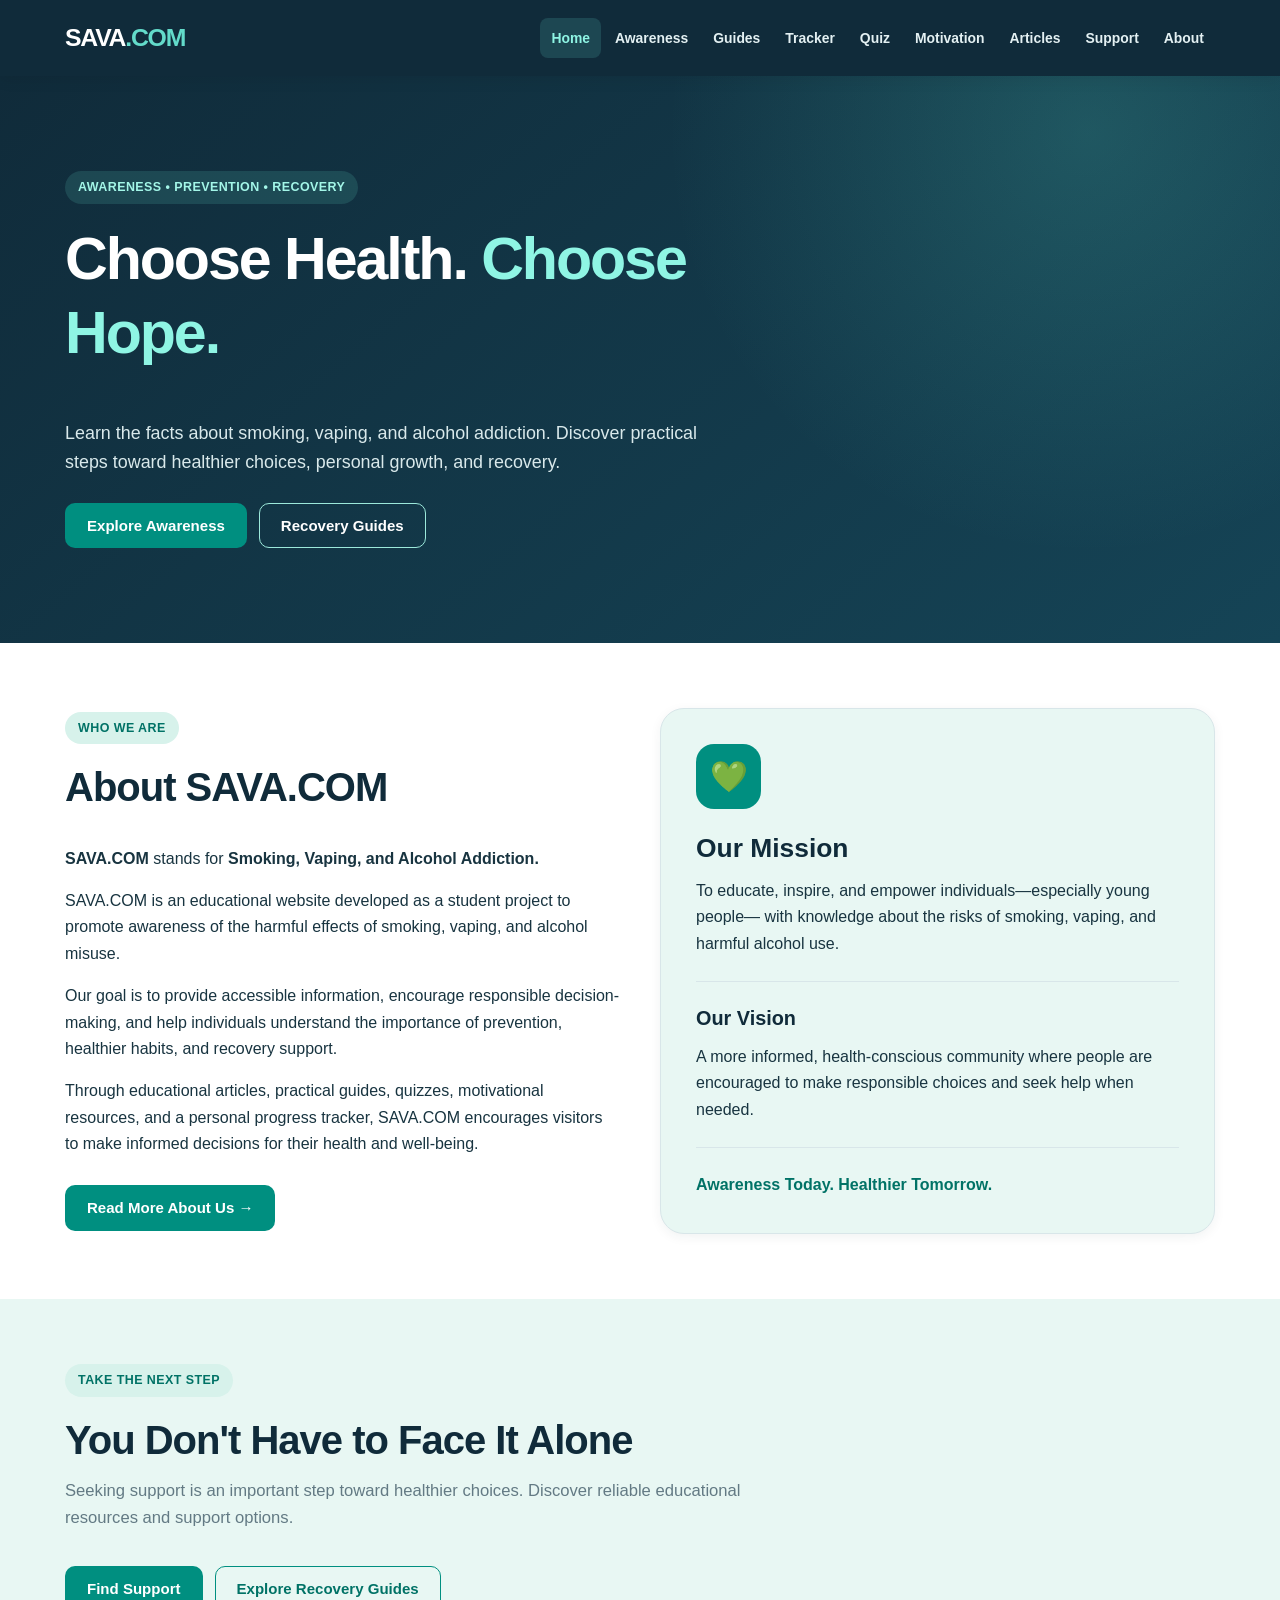
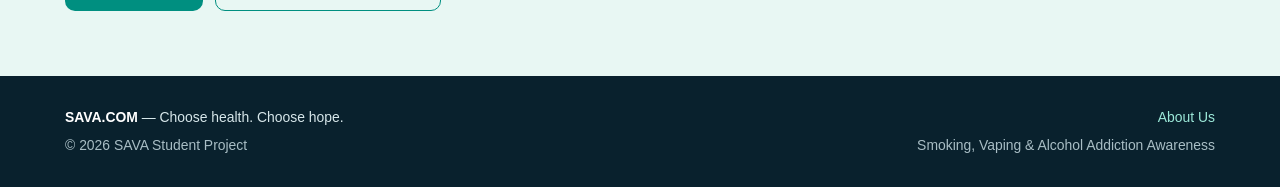
==== commit fdf2eaf5: "Remove homepage feature cards" ====
--- a/index.html
+++ b/index.html
@@ -87,7 +87,6 @@
           Support
         </a>
 
-        <!-- ABOUT REMAINS IN THE NAVIGATION -->
         <a href="about.html">
           About
         </a>
@@ -146,191 +145,7 @@
     </section>
 
     <!-- =========================================
-         MAIN FEATURES
-         ========================================= -->
-
-    <section class="feature-section">
-
-      <div class="container">
-
-        <div class="section-head">
-
-          <span class="tag">
-            Explore SAVA.COM
-          </span>
-
-          <h2>
-            Your Journey Toward Better Choices
-          </h2>
-
-          <p>
-            Explore educational tools and resources
-            designed to support understanding,
-            prevention, and healthier habits.
-          </p>
-
-        </div>
-
-        <div class="grid">
-
-          <!-- AWARENESS -->
-
-          <article class="card feature-card">
-
-            <div class="card-icon" aria-hidden="true">
-              📖
-            </div>
-
-            <h3>
-              Awareness
-            </h3>
-
-            <p class="muted">
-              Understand the health risks associated
-              with smoking, vaping, and excessive
-              alcohol consumption.
-            </p>
-
-            <a href="awareness.html"
-               class="btn outline">
-              Learn More
-            </a>
-
-          </article>
-
-          <!-- RECOVERY GUIDES -->
-
-          <article class="card feature-card">
-
-            <div class="card-icon" aria-hidden="true">
-              🌱
-            </div>
-
-            <h3>
-              Recovery Guides
-            </h3>
-
-            <p class="muted">
-              Explore practical strategies for
-              managing triggers, building healthier
-              routines, and seeking support.
-            </p>
-
-            <a href="guides.html"
-               class="btn outline">
-              View Guides
-            </a>
-
-          </article>
-
-          <!-- TRACKER -->
-
-          <article class="card feature-card">
-
-            <div class="card-icon" aria-hidden="true">
-              📊
-            </div>
-
-            <h3>
-              Progress Tracker
-            </h3>
-
-            <p class="muted">
-              Set personal goals, monitor progress,
-              and recognize meaningful milestones
-              in your health journey.
-            </p>
-
-            <a href="tracker.html"
-               class="btn outline">
-              Track Progress
-            </a>
-
-          </article>
-
-          <!-- QUIZ -->
-
-          <article class="card feature-card">
-
-            <div class="card-icon" aria-hidden="true">
-              🧠
-            </div>
-
-            <h3>
-              Awareness Quiz
-            </h3>
-
-            <p class="muted">
-              Test your knowledge about substance
-              use, addiction, prevention, and
-              recovery with an interactive quiz.
-            </p>
-
-            <a href="quiz.html"
-               class="btn outline">
-              Take the Quiz
-            </a>
-
-          </article>
-
-          <!-- MOTIVATION -->
-
-          <article class="card feature-card">
-
-            <div class="card-icon" aria-hidden="true">
-              ✨
-            </div>
-
-            <h3>
-              Motivation Corner
-            </h3>
-
-            <p class="muted">
-              Find encouragement, motivational
-              messages, and simple strategies
-              for navigating difficult moments.
-            </p>
-
-            <a href="motivation.html"
-               class="btn outline">
-              Get Inspired
-            </a>
-
-          </article>
-
-          <!-- ARTICLES -->
-
-          <article class="card feature-card">
-
-            <div class="card-icon" aria-hidden="true">
-              📰
-            </div>
-
-            <h3>
-              Educational Articles
-            </h3>
-
-            <p class="muted">
-              Read articles about addiction
-              awareness, health consequences,
-              prevention, and recovery.
-            </p>
-
-            <a href="articles.html"
-               class="btn outline">
-              Read Articles
-            </a>
-
-          </article>
-
-        </div>
-
-      </div>
-
-    </section>
-
-    <!-- =========================================
-         NEW: ABOUT SAVA.COM SECTION
+         ABOUT SAVA.COM
          ========================================= -->
 
     <section
@@ -342,7 +157,10 @@
         <div
           style="
             display:grid;
-            grid-template-columns:repeat(auto-fit,minmax(min(100%,300px),1fr));
+            grid-template-columns:repeat(
+              auto-fit,
+              minmax(min(100%,300px),1fr)
+            );
             align-items:center;
             gap:40px;
           ">
